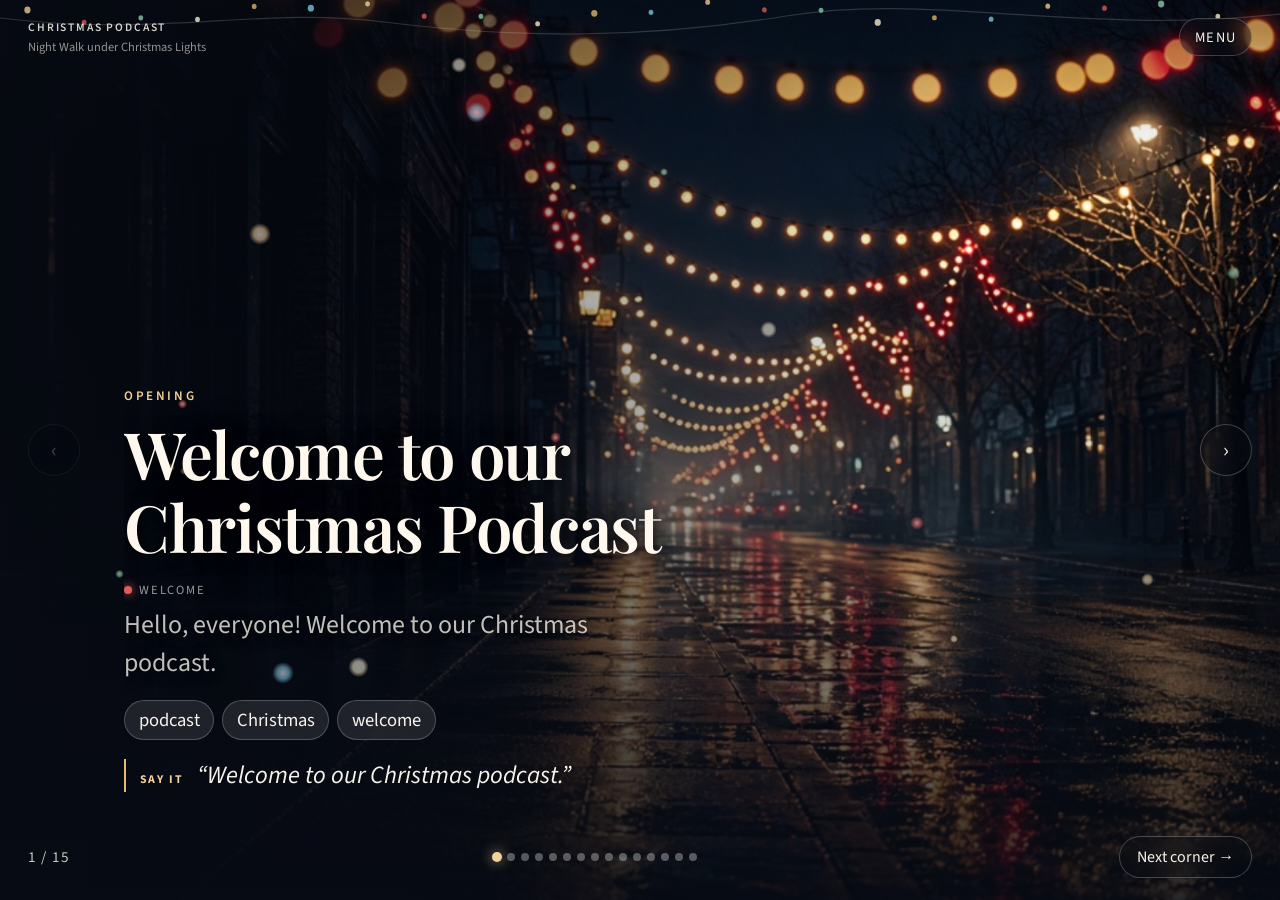
==== christmas-podcast/index.html @ d1427cf2 "Add the Christmas Podcast classroom page for GitHub Pages. Co-authored-by: crazieeeee <crazieeeee@us" ====
<!DOCTYPE html>
<html lang="en">
<head>
  <meta charset="utf-8">
  <meta name="viewport" content="width=device-width, initial-scale=1, viewport-fit=cover">
  <meta name="color-scheme" content="dark">
  <title>Christmas Podcast · Night Walk under Christmas Lights</title>
  <link rel="icon" href="data:image/svg+xml,%3Csvg xmlns='http://www.w3.org/2000/svg' viewBox='0 0 32 32'%3E%3Crect width='32' height='32' rx='8' fill='%23070b14'/%3E%3Cpath d='M16 4l2.4 7.2H26l-6 4.4 2.3 7.2L16 18.8 9.7 22.8 12 15.6 6 11.2h7.6z' fill='%23f3d19a'/%3E%3C/svg%3E">
  <style>
    @font-face {
      font-family: "Playfair Display";
      font-style: normal;
      font-weight: 500 700;
      font-display: swap;
      src: url("assets/fonts/playfair-latin.woff2") format("woff2");
      unicode-range: U+0000-00FF, U+0131, U+0152-0153, U+02BB-02BC, U+02C6, U+02DA, U+02DC, U+2000-206F, U+20AC, U+2122;
    }
    @font-face {
      font-family: "Playfair Display";
      font-style: normal;
      font-weight: 500 700;
      font-display: swap;
      src: url("assets/fonts/playfair-latin-ext.woff2") format("woff2");
      unicode-range: U+0100-02BA, U+1E00-1EFF;
    }
    @font-face {
      font-family: "Source Sans 3";
      font-style: normal;
      font-weight: 400 700;
      font-display: swap;
      src: url("assets/fonts/source-sans-latin.woff2") format("woff2");
      unicode-range: U+0000-00FF, U+0131, U+0152-0153, U+02BB-02BC, U+02C6, U+02DA, U+02DC, U+2000-206F, U+20AC, U+2122;
    }
    @font-face {
      font-family: "Source Sans 3";
      font-style: normal;
      font-weight: 400 700;
      font-display: swap;
      src: url("assets/fonts/source-sans-latin-ext.woff2") format("woff2");
      unicode-range: U+0100-02BA, U+1E00-1EFF;
    }
    @font-face {
      font-family: "Source Sans 3";
      font-style: italic;
      font-weight: 400;
      font-display: swap;
      src: url("assets/fonts/source-sans-italic-latin.woff2") format("woff2");
      unicode-range: U+0000-00FF, U+0131, U+0152-0153, U+02BB-02BC, U+02C6, U+02DA, U+02DC, U+2000-206F, U+20AC, U+2122;
    }
    @font-face {
      font-family: "Source Sans 3";
      font-style: italic;
      font-weight: 400;
      font-display: swap;
      src: url("assets/fonts/source-sans-italic-latin-ext.woff2") format("woff2");
      unicode-range: U+0100-02BA, U+1E00-1EFF;
    }

    :root {
      --ink: #f7f3ea;
      --muted: rgba(247, 243, 234, 0.78);
      --gold: #f3d19a;
      --gold-deep: #e8b86d;
      --night: #070b14;
      --chip: rgba(255, 255, 255, 0.1);
      --chip-line: rgba(255, 255, 255, 0.22);
      --safe-top: max(18px, env(safe-area-inset-top));
      --safe-bottom: max(16px, env(safe-area-inset-bottom));
      --safe-left: max(28px, env(safe-area-inset-left));
      --safe-right: max(28px, env(safe-area-inset-right));
    }

    * { box-sizing: border-box; margin: 0; padding: 0; }
    html, body { height: 100%; background: var(--night); color: var(--ink); }
    body {
      font-family: "Source Sans 3", "Segoe UI", sans-serif;
      overflow: hidden;
      -webkit-font-smoothing: antialiased;
    }
    button { font-family: inherit; color: inherit; cursor: pointer; background: none; border: 0; }
    button:focus-visible, [contenteditable]:focus-visible, .menu-item:focus-visible {
      outline: 2px solid var(--gold);
      outline-offset: 3px;
    }

    .stage { position: relative; width: 100%; height: 100%; overflow: hidden; }

    .bg {
      position: absolute;
      inset: -5%;
      background: var(--night) center / cover no-repeat;
      opacity: 0;
      transition: opacity 0.95s ease;
      will-change: opacity, transform;
    }
    .bg.on { opacity: 1; }
    .bg.ken { animation: ken 24s ease-in-out infinite alternate; }
    .bg.ken.flip { animation-name: kenFlip; }
    @keyframes ken {
      from { transform: scale(1.02) translate3d(0, 0, 0); }
      to { transform: scale(1.1) translate3d(-1.6%, -1.1%, 0); }
    }
    @keyframes kenFlip {
      from { transform: scale(-1.02, 1.02) translate3d(0, 0, 0); }
      to { transform: scale(-1.1, 1.1) translate3d(1.6%, -1.1%, 0); }
    }

    .vignette {
      position: absolute;
      inset: 0;
      pointer-events: none;
      background:
        linear-gradient(90deg, rgba(7, 11, 20, 0.82) 0%, rgba(7, 11, 20, 0.5) 34%, rgba(7, 11, 20, 0.18) 56%, transparent 74%),
        linear-gradient(0deg, rgba(7, 11, 20, 0.88) 0%, rgba(7, 11, 20, 0.48) 26%, rgba(7, 11, 20, 0.12) 52%, transparent 70%),
        linear-gradient(180deg, rgba(7, 11, 20, 0.35) 0%, transparent 18%);
      z-index: 1;
    }

    .bokeh, .garland { position: absolute; inset: 0; pointer-events: none; z-index: 2; overflow: hidden; }
    .dot {
      position: absolute;
      border-radius: 50%;
      background: radial-gradient(circle, #fff 0%, var(--c, #f3d19a) 38%, transparent 70%);
      width: var(--s, 10px);
      height: var(--s, 10px);
      left: var(--x); top: var(--y);
      opacity: 0.55;
      filter: blur(0.4px);
      animation: twinkle var(--t, 3.4s) ease-in-out infinite alternate;
      animation-delay: var(--d, 0s);
    }
    @keyframes twinkle { from { opacity: 0.2; transform: scale(0.85); } to { opacity: 0.8; transform: scale(1.15); } }

    .garland svg { width: 100%; height: 46px; display: block; opacity: 0.9; }

    .topbar, .copy, .bar, .side, .menu, .loader { z-index: 4; }

    .topbar {
      position: absolute;
      top: var(--safe-top);
      left: var(--safe-left);
      right: var(--safe-right);
      display: flex;
      align-items: center;
      justify-content: space-between;
      pointer-events: none;
    }
    .brand {
      display: flex;
      flex-direction: column;
      gap: 2px;
      pointer-events: none;
    }
    .brand strong {
      font-weight: 600;
      letter-spacing: 0.16em;
      text-transform: uppercase;
      font-size: 0.72rem;
      color: rgba(247, 243, 234, 0.86);
    }
    .brand span {
      font-size: 0.78rem;
      color: rgba(247, 243, 234, 0.58);
    }
    .menu-btn {
      pointer-events: auto;
      border: 1px solid rgba(255,255,255,0.22);
      background: rgba(7, 11, 20, 0.28);
      backdrop-filter: blur(10px);
      border-radius: 999px;
      padding: 0.48rem 0.95rem;
      font-size: 0.9rem;
      letter-spacing: 0.08em;
      text-transform: uppercase;
    }
    .menu-btn:hover { border-color: rgba(243, 209, 154, 0.7); color: var(--gold); }

    .copy {
      position: absolute;
      left: max(124px, calc(var(--safe-left) + 80px));
      bottom: calc(92px + var(--safe-bottom));
      width: min(680px, calc(52vw - 12px));
      max-height: calc(100vh - 200px);
      overflow: auto;
    }
    .page { display: none; }
    .page.active { display: block; animation: rise 0.7s ease both; }
    @keyframes rise {
      from { opacity: 0; transform: translateY(16px); }
      to { opacity: 1; transform: none; }
    }

    .kicker {
      font-size: 0.82rem;
      letter-spacing: 0.2em;
      text-transform: uppercase;
      color: var(--gold);
      margin-bottom: 0.7rem;
      font-weight: 600;
    }
    .title {
      font-family: "Playfair Display", Georgia, "Times New Roman", serif;
      font-weight: 600;
      font-size: clamp(2.35rem, 5.1vw, 4.55rem);
      line-height: 1.12;
      letter-spacing: -0.02em;
      color: #fff8ee;
      text-shadow: 0 2px 18px rgba(0,0,0,0.85), 0 10px 40px rgba(0,0,0,0.5);
      margin-bottom: 1rem;
    }
    .listen {
      display: inline-flex;
      align-items: center;
      gap: 0.45rem;
      color: rgba(247, 243, 234, 0.62);
      font-size: 0.78rem;
      letter-spacing: 0.14em;
      text-transform: uppercase;
      margin-bottom: 0.45rem;
    }
    .listen i {
      display: inline-block;
      width: 8px; height: 8px;
      border-radius: 50%;
      background: #e25b5b;
      box-shadow: 0 0 10px #e25b5b;
    }
    .narration {
      font-size: clamp(1.15rem, 2.05vw, 1.62rem);
      line-height: 1.45;
      color: var(--muted);
      text-shadow: 0 2px 14px rgba(0,0,0,0.75);
      max-width: 36ch;
      margin-bottom: 1.15rem;
    }
    .chips { display: flex; flex-wrap: wrap; gap: 0.5rem; margin-bottom: 1.15rem; }
    .chip {
      border: 1px solid var(--chip-line);
      background: var(--chip);
      backdrop-filter: blur(8px);
      border-radius: 999px;
      padding: 0.38rem 0.85rem;
      font-size: clamp(0.95rem, 1.45vw, 1.18rem);
      color: var(--ink);
    }
    .say {
      display: flex;
      flex-wrap: wrap;
      align-items: baseline;
      gap: 0.55rem 0.8rem;
      padding-left: 0.85rem;
      border-left: 2px solid var(--gold-deep);
    }
    .say b {
      font-size: 0.74rem;
      letter-spacing: 0.16em;
      text-transform: uppercase;
      color: var(--gold);
      font-weight: 700;
    }
    .say q {
      quotes: "“" "”";
      font-size: clamp(1.15rem, 2vw, 1.55rem);
      font-style: italic;
      line-height: 1.35;
    }
    .say q::before { content: open-quote; }
    .say q::after { content: close-quote; }

    .prompts { display: grid; gap: 0.65rem; margin: 0.2rem 0 1.1rem; }
    .prompt {
      border: 1px solid rgba(255,255,255,0.18);
      background: rgba(10, 14, 24, 0.42);
      backdrop-filter: blur(12px);
      border-radius: 16px;
      padding: 0.85rem 1.05rem;
      font-size: clamp(1.15rem, 2vw, 1.45rem);
      text-align: left;
      transition: border-color 0.2s, background 0.2s;
    }
    .prompt:hover, .prompt.is-on {
      border-color: rgba(243, 209, 154, 0.75);
      background: rgba(20, 24, 36, 0.55);
    }

    .message {
      border: 1px solid rgba(255,255,255,0.18);
      background: rgba(10, 14, 24, 0.48);
      backdrop-filter: blur(12px);
      border-radius: 18px;
      padding: 1.1rem 1.2rem 1.2rem;
      font-size: clamp(1.2rem, 2.15vw, 1.62rem);
      line-height: 1.55;
      max-width: 36ch;
      margin-bottom: 1.1rem;
    }
    .blank {
      display: inline-block;
      min-width: 5.5ch;
      border-bottom: 2px solid var(--gold);
      padding: 0 0.25rem;
      color: var(--gold);
      outline: none;
    }

    .quiz { display: grid; gap: 0.7rem; margin: 0.15rem 0 0.3rem; }
    .q {
      border: 1px solid rgba(255,255,255,0.16);
      background: rgba(10, 14, 24, 0.46);
      backdrop-filter: blur(12px);
      border-radius: 16px;
      padding: 0.75rem 0.9rem 0.85rem;
    }
    .q p {
      font-size: clamp(1.05rem, 1.8vw, 1.32rem);
      margin-bottom: 0.55rem;
    }
    .choices { display: flex; flex-wrap: wrap; gap: 0.45rem; align-items: center; }
    .choice {
      border: 1px solid rgba(255,255,255,0.24);
      background: rgba(255,255,255,0.08);
      border-radius: 999px;
      padding: 0.35rem 0.95rem;
      font-size: 1.05rem;
    }
    .choice:hover { border-color: var(--gold); }
    .choice.good {
      background: rgba(64, 140, 96, 0.35);
      border-color: #8ad0a4;
    }
    .choice.bad {
      background: rgba(160, 96, 48, 0.3);
      border-color: #e0b07a;
    }
    .fb {
      margin-left: 0.35rem;
      font-size: 0.95rem;
      color: rgba(247, 243, 234, 0.8);
    }
    .quiz-done {
      margin-top: 0.35rem;
      color: var(--gold);
      font-size: 1.1rem;
      min-height: 1.4em;
    }

    .side {
      position: absolute;
      top: 50%;
      transform: translateY(-50%);
      width: 52px;
      height: 52px;
      border-radius: 50%;
      border: 1px solid rgba(255,255,255,0.22);
      background: rgba(7, 11, 20, 0.32);
      backdrop-filter: blur(10px);
      font-size: 1.35rem;
      display: grid;
      place-items: center;
    }
    .side:hover { border-color: var(--gold); color: var(--gold); }
    .side[disabled] { opacity: 0.25; cursor: default; }
    .side.prev { left: var(--safe-left); }
    .side.next { right: var(--safe-right); }

    .bar {
      position: absolute;
      left: var(--safe-left);
      right: var(--safe-right);
      bottom: var(--safe-bottom);
      display: grid;
      grid-template-columns: auto 1fr auto;
      align-items: center;
      gap: 1rem;
      padding-bottom: 6px;
    }
    .indicator {
      font-size: 0.95rem;
      letter-spacing: 0.08em;
      color: rgba(247, 243, 234, 0.8);
      white-space: nowrap;
    }
    .dots { display: flex; justify-content: center; gap: 6px; flex-wrap: wrap; }
    .dots button {
      width: 8px; height: 8px;
      border-radius: 50%;
      background: rgba(255,255,255,0.32);
    }
    .dots button.on {
      background: var(--gold);
      box-shadow: 0 0 10px rgba(243, 209, 154, 0.8);
      transform: scale(1.25);
    }
    .next-cta {
      border: 1px solid rgba(255,255,255,0.24);
      background: rgba(7, 11, 20, 0.28);
      backdrop-filter: blur(10px);
      border-radius: 999px;
      padding: 0.55rem 1.05rem;
      font-size: 1rem;
      white-space: nowrap;
    }
    .next-cta:hover { border-color: var(--gold); color: var(--gold); }
    .next-cta[disabled] { opacity: 0.3; cursor: default; }

    .menu {
      position: absolute;
      inset: 0;
      background: rgba(6, 9, 16, 0.62);
      backdrop-filter: blur(16px);
      display: none;
      padding: clamp(24px, 6vh, 64px) var(--safe-left) 40px;
    }
    .menu.open { display: block; }
    .menu h2 {
      font-family: "Playfair Display", Georgia, serif;
      font-size: clamp(1.8rem, 3vw, 2.6rem);
      margin: 0.4rem 0 0.35rem;
    }
    .menu .lead { color: var(--muted); margin-bottom: 1.3rem; }
    .menu-grid {
      display: grid;
      grid-template-columns: repeat(auto-fill, minmax(240px, 1fr));
      gap: 0.55rem;
      max-width: 1100px;
    }
    .menu-item {
      display: flex;
      gap: 0.75rem;
      align-items: baseline;
      text-align: left;
      padding: 0.7rem 0.85rem;
      border-radius: 12px;
      border: 1px solid rgba(255,255,255,0.1);
      background: rgba(255,255,255,0.04);
    }
    .menu-item:hover, .menu-item.here {
      border-color: rgba(243, 209, 154, 0.65);
      background: rgba(243, 209, 154, 0.08);
    }
    .menu-item em {
      font-style: normal;
      color: var(--gold);
      min-width: 1.6em;
      font-variant-numeric: tabular-nums;
    }
    .menu-foot {
      margin-top: 1.4rem;
      color: rgba(247, 243, 234, 0.5);
      font-size: 0.92rem;
    }

    .loader {
      position: absolute;
      inset: 0;
      background: var(--night);
      display: grid;
      place-items: center;
      z-index: 8;
      transition: opacity 0.6s ease;
    }
    .loader.hide { opacity: 0; pointer-events: none; }
    .loader-inner { text-align: center; }
    .orb {
      width: 18px; height: 18px; margin: 0 auto 1rem;
      border-radius: 50%;
      background: radial-gradient(circle at 35% 35%, #fff, var(--gold) 45%, #c23b3b);
      box-shadow: 0 0 24px rgba(243, 209, 154, 0.85);
      animation: pulse 1.4s ease-in-out infinite;
    }
    @keyframes pulse { 50% { transform: scale(1.25); opacity: 0.75; } }
    .loader p {
      font-family: "Playfair Display", Georgia, serif;
      font-size: 1.35rem;
    }
    .loader span { display: block; margin-top: 0.4rem; color: rgba(247,243,234,0.55); font-size: 0.92rem; }

    @media (max-width: 860px) {
      .copy { left: var(--safe-left); width: min(92vw, 640px); }
      .side { display: none; }
      .title { font-size: clamp(2rem, 8vw, 3.2rem); }
    }
    @media (max-height: 820px) {
      .title { font-size: clamp(1.7rem, 4.5vw, 2.75rem); }
      .narration { margin-bottom: 0.65rem; font-size: clamp(1.05rem, 1.85vw, 1.38rem); }
      .copy {
        left: var(--safe-left);
        top: 78px;
        bottom: calc(76px + var(--safe-bottom));
        max-height: none;
        width: min(680px, 58vw);
      }
      .side { display: none; }
      .q { padding: 0.52rem 0.8rem 0.58rem; }
      .quiz { gap: 0.48rem; }
      .prompts { gap: 0.5rem; }
    }
    @media (prefers-reduced-motion: reduce) {
      .bg.ken, .bg.ken.flip, .dot, .page.active, .orb { animation: none !important; }
      .bg { transition: none; }
    }
  </style>
</head>
<body>
  <div class="stage" id="stage">
    <div class="bg ken" id="bgA"></div>
    <div class="bg ken" id="bgB"></div>
    <div class="vignette"></div>
    <div class="bokeh" id="bokeh" aria-hidden="true"></div>
    <div class="garland" aria-hidden="true">
      <svg viewBox="0 0 1400 46" preserveAspectRatio="none">
        <path d="M0 18 C 180 38, 280 6, 420 22 S 700 40, 860 16 S 1180 36, 1400 14" fill="none" stroke="rgba(255,255,255,0.18)" stroke-width="1.2"/>
        <g id="bulbs"></g>
      </svg>
    </div>

    <header class="topbar">
      <div class="brand">
        <strong>Christmas Podcast</strong>
        <span>Night Walk under Christmas Lights</span>
      </div>
      <button class="menu-btn" id="menuBtn" type="button">Menu</button>
    </header>

    <div class="copy" id="copy">

      <article class="page" data-bg="assets/bg/bg-01-opening.jpg" data-flip="0">
        <p class="kicker">Opening</p>
        <h1 class="title">Welcome to our<br>Christmas Podcast</h1>
        <p class="listen"><i></i> Welcome</p>
        <p class="narration">Hello, everyone! Welcome to our Christmas podcast.</p>
        <div class="chips">
          <span class="chip">podcast</span><span class="chip">Christmas</span><span class="chip">welcome</span>
        </div>
        <p class="say"><b>Say it</b><q>Welcome to our Christmas podcast.</q></p>
      </article>

      <article class="page" data-bg="assets/bg/bg-02-show.jpg" data-flip="0">
        <p class="kicker">Today’s show</p>
        <h1 class="title">What will we<br>talk about?</h1>
        <p class="listen"><i></i> Today we talk about</p>
        <p class="narration">Today we talk about Christmas words, fun things and wishes.</p>
        <div class="chips">
          <span class="chip">talk about</span><span class="chip">words</span><span class="chip">fun</span><span class="chip">wishes</span>
        </div>
        <p class="say"><b>Say it</b><q>Today we talk about Christmas words.</q></p>
      </article>

      <article class="page" data-bg="assets/bg/bg-03-special.jpg" data-flip="0">
        <p class="kicker">What is Christmas?</p>
        <h1 class="title">A special day</h1>
        <p class="listen"><i></i> Let’s listen</p>
        <p class="narration">Christmas is a special day in December.</p>
        <div class="chips">
          <span class="chip">special</span><span class="chip">December</span><span class="chip">family</span><span class="chip">friends</span><span class="chip">happy</span>
        </div>
        <p class="say"><b>Say it</b><q>Christmas is a special day.</q></p>
      </article>

      <article class="page" data-bg="assets/bg/bg-04-origin.jpg" data-flip="0">
        <p class="kicker">The origin of Christmas</p>
        <h1 class="title">Why we celebrate</h1>
        <p class="listen"><i></i> Let’s listen</p>
        <p class="narration">Long ago, Jesus was born. People celebrate Christmas in December.</p>
        <div class="chips">
          <span class="chip">origin</span><span class="chip">celebrate</span><span class="chip">Jesus</span><span class="chip">born</span><span class="chip">long ago</span><span class="chip">December</span>
        </div>
        <p class="say"><b>Say it</b><q>People celebrate Christmas in December.</q></p>
      </article>

      <article class="page" data-bg="assets/bg/bg-05-tree.jpg" data-flip="1">
        <p class="kicker">Christmas words (1)</p>
        <h1 class="title">Tree and lights</h1>
        <p class="listen"><i></i> Let’s listen</p>
        <p class="narration">Look! There is a Christmas tree. There are many lights.</p>
        <div class="chips">
          <span class="chip">Christmas tree</span><span class="chip">lights</span><span class="chip">star</span><span class="chip">bright</span>
        </div>
        <p class="say"><b>Say it</b><q>There is a Christmas tree.</q></p>
      </article>

      <article class="page" data-bg="assets/bg/bg-06-presents.jpg" data-flip="0">
        <p class="kicker">Christmas words (2)</p>
        <h1 class="title">Presents and<br>stockings</h1>
        <p class="listen"><i></i> Let’s listen</p>
        <p class="narration">Children get presents. Stockings are red.</p>
        <div class="chips">
          <span class="chip">present</span><span class="chip">gift</span><span class="chip">stocking</span><span class="chip">open</span><span class="chip">wrap</span>
        </div>
        <p class="say"><b>Say it</b><q>Children get presents.</q></p>
      </article>

      <article class="page" data-bg="assets/bg/bg-07-food.jpg" data-flip="0">
        <p class="kicker">Christmas words (3)</p>
        <h1 class="title">Food we like</h1>
        <p class="listen"><i></i> Let’s listen</p>
        <p class="narration">I like Christmas cake. There are some cookies too.</p>
        <div class="chips">
          <span class="chip">cake</span><span class="chip">cookies</span><span class="chip">turkey</span><span class="chip">juice</span><span class="chip">delicious</span>
        </div>
        <p class="say"><b>Say it</b><q>I like Christmas cake.</q></p>
      </article>

      <article class="page" data-bg="assets/bg/bg-08-fun.jpg" data-flip="0">
        <p class="kicker">Fun at Christmas</p>
        <h1 class="title">What can we do?</h1>
        <p class="listen"><i></i> Let’s listen</p>
        <p class="narration">We can sing songs. We can give presents. Let’s decorate the tree!</p>
        <div class="chips">
          <span class="chip">sing</span><span class="chip">give</span><span class="chip">decorate</span><span class="chip">dance</span><span class="chip">make a card</span>
        </div>
        <p class="say"><b>Say it</b><q>Let’s decorate the tree!</q></p>
      </article>

      <article class="page" data-bg="assets/bg/bg-09-santa.jpg" data-flip="0">
        <p class="kicker">People and stories</p>
        <h1 class="title">Santa and friends</h1>
        <p class="listen"><i></i> Let’s listen</p>
        <p class="narration">Some stories talk about Santa and reindeer.</p>
        <div class="chips">
          <span class="chip">Santa</span><span class="chip">reindeer</span><span class="chip">sleigh</span><span class="chip">story</span>
        </div>
        <p class="say"><b>Say it</b><q>Some stories talk about Santa.</q></p>
      </article>

      <article class="page" data-bg="assets/bg/bg-10-colours.jpg" data-flip="0">
        <p class="kicker">Clothes and colours</p>
        <h1 class="title">Red, green<br>and gold</h1>
        <p class="listen"><i></i> Let’s listen</p>
        <p class="narration">People wear red hats. Green and gold are Christmas colours.</p>
        <div class="chips">
          <span class="chip">red</span><span class="chip">green</span><span class="chip">gold</span><span class="chip">hat</span><span class="chip">scarf</span><span class="chip">jumper</span>
        </div>
        <p class="say"><b>Say it</b><q>People wear red hats.</q></p>
      </article>

      <article class="page" data-bg="assets/bg/bg-11-wishes.jpg" data-flip="0">
        <p class="kicker">Christmas wishes</p>
        <h1 class="title">Kind words</h1>
        <p class="listen"><i></i> Let’s listen</p>
        <p class="narration">We say “Merry Christmas!” and “Happy New Year!”</p>
        <div class="chips">
          <span class="chip">Merry Christmas</span><span class="chip">Happy New Year</span><span class="chip">best wishes</span><span class="chip">thank you</span>
        </div>
        <p class="say"><b>Say it</b><q>Merry Christmas!</q></p>
      </article>

      <article class="page" data-bg="assets/bg/bg-12-yourturn.jpg" data-flip="0">
        <p class="kicker">Your turn</p>
        <h1 class="title">Talk about you</h1>
        <p class="listen"><i></i> Your turn</p>
        <p class="narration">Now it is your turn. Talk about you!</p>
        <div class="prompts" id="prompts">
          <button class="prompt" type="button">My favourite Christmas food is…</button>
          <button class="prompt" type="button">I like…</button>
          <button class="prompt" type="button">I want…</button>
        </div>
        <p class="say"><b>Say it</b><q>My favourite Christmas food is…</q></p>
      </article>

      <article class="page" data-bg="assets/bg/bg-13-message.jpg" data-flip="0">
        <p class="kicker">Make a short message</p>
        <h1 class="title">Podcast listener<br>message</h1>
        <p class="listen"><i></i> Let’s speak</p>
        <p class="narration">Let’s make a short message for our listeners.</p>
        <p class="message">Hi! My name is <span class="blank" contenteditable="true" spellcheck="false" role="textbox" aria-label="Your name"></span>.<br>Merry Christmas! I like <span class="blank" contenteditable="true" spellcheck="false" role="textbox" aria-label="Something you like"></span>.</p>
        <p class="say"><b>Say it</b><q>Hi! My name is ___. Merry Christmas!</q></p>
      </article>

      <article class="page" data-bg="assets/bg/bg-14-check.jpg" data-flip="0">
        <p class="kicker">Quick check</p>
        <h1 class="title">Listen and choose</h1>
        <p class="listen"><i></i> Listen and choose</p>
        <p class="narration">Choose the right word.</p>
        <div class="quiz" id="quiz">
          <div class="q" data-answer="is">
            <p>There ___ a star.</p>
            <div class="choices">
              <button class="choice" type="button" data-choice="is">is</button>
              <button class="choice" type="button" data-choice="are">are</button>
              <span class="fb"></span>
            </div>
          </div>
          <div class="q" data-answer="of">
            <p>photos ___ the tree</p>
            <div class="choices">
              <button class="choice" type="button" data-choice="of">of</button>
              <button class="choice" type="button" data-choice="for">for</button>
              <span class="fb"></span>
            </div>
          </div>
          <div class="q" data-answer="red">
            <p>Stockings are ___.</p>
            <div class="choices">
              <button class="choice" type="button" data-choice="red">red</button>
              <button class="choice" type="button" data-choice="blue">blue</button>
              <span class="fb"></span>
            </div>
          </div>
          <div class="q" data-answer="Merry">
            <p>We say “___ Christmas!”</p>
            <div class="choices">
              <button class="choice" type="button" data-choice="Merry">Merry</button>
              <button class="choice" type="button" data-choice="Happy">Happy</button>
              <span class="fb"></span>
            </div>
          </div>
        </div>
        <p class="quiz-done" id="quizDone" aria-live="polite"></p>
      </article>

      <article class="page" data-bg="assets/bg/bg-15-closing.jpg" data-flip="0">
        <p class="kicker">Closing</p>
        <h1 class="title">Goodbye and<br>Merry Christmas</h1>
        <p class="listen"><i></i> Goodbye</p>
        <p class="narration">That’s all for today’s podcast. Merry Christmas, everyone! See you next time!</p>
        <div class="chips">
          <span class="chip">goodbye</span><span class="chip">next time</span><span class="chip">see you</span>
        </div>
        <p class="say"><b>Say it</b><q>Merry Christmas, everyone!</q></p>
      </article>
    </div>

    <button class="side prev" id="prevSide" type="button" aria-label="Previous corner">‹</button>
    <button class="side next" id="nextSide" type="button" aria-label="Next corner">›</button>

    <footer class="bar">
      <div class="indicator" id="indicator" aria-live="polite">1 / 15</div>
      <div class="dots" id="dots"></div>
      <button class="next-cta" id="nextCta" type="button">Next corner →</button>
    </footer>

    <aside class="menu" id="menu" hidden>
      <p class="kicker">Night Walk</p>
      <h2>Choose a corner</h2>
      <p class="lead">Walk under the Christmas lights — fifteen short stops.</p>
      <div class="menu-grid" id="menuGrid"></div>
      <p class="menu-foot">A Christmas podcast with Mr Chan · P4 English · Use ← → to walk, Home and End to jump.</p>
    </aside>

    <div class="loader" id="loader">
      <div class="loader-inner">
        <div class="orb"></div>
        <p>Night Walk under Christmas Lights</p>
        <span>Christmas Podcast · Mr Chan</span>
      </div>
    </div>
  </div>

  <script>
    (function () {
      const pages = Array.from(document.querySelectorAll(".page"));
      const total = pages.length;
      const bgA = document.getElementById("bgA");
      const bgB = document.getElementById("bgB");
      const indicator = document.getElementById("indicator");
      const dotsBox = document.getElementById("dots");
      const menu = document.getElementById("menu");
      const menuBtn = document.getElementById("menuBtn");
      const menuGrid = document.getElementById("menuGrid");
      const nextCta = document.getElementById("nextCta");
      const prevSide = document.getElementById("prevSide");
      const nextSide = document.getElementById("nextSide");
      const loader = document.getElementById("loader");
      const titles = pages.map(function (p) {
        return p.querySelector(".kicker").textContent.trim();
      });

      let index = 0;
      let front = bgA;
      let back = bgB;

      pages.forEach(function (_, i) {
        const b = document.createElement("button");
        b.type = "button";
        b.setAttribute("aria-label", "Go to page " + (i + 1));
        b.addEventListener("click", function () { go(i); });
        dotsBox.appendChild(b);

        const item = document.createElement("button");
        item.type = "button";
        item.className = "menu-item";
        item.innerHTML = "<em>" + (i + 1) + "</em><span>" + titles[i] + "</span>";
        item.addEventListener("click", function () { go(i); closeMenu(); });
        menuGrid.appendChild(item);
      });

      function setBg(el, page) {
        el.style.backgroundImage = 'url("' + page.dataset.bg + '")';
        el.classList.toggle("flip", page.dataset.flip === "1");
      }

      function render(initial) {
        pages.forEach(function (p, i) { p.classList.toggle("active", i === index); });
        indicator.textContent = (index + 1) + " / " + total;
        Array.from(dotsBox.children).forEach(function (d, i) { d.classList.toggle("on", i === index); });
        Array.from(menuGrid.children).forEach(function (d, i) { d.classList.toggle("here", i === index); });
        prevSide.disabled = index === 0;
        nextSide.disabled = index === total - 1;
        nextCta.disabled = index === total - 1;
        nextCta.textContent = index === total - 1 ? "The last corner" : "Next corner →";
        if (location.hash !== "#" + (index + 1)) {
          try { history.replaceState(null, "", "#" + (index + 1)); }
          catch (err) { location.hash = (index + 1); }
        }
        if (!initial) {
          const copy = document.getElementById("copy");
          copy.scrollTop = 0;
        }
      }

      function go(n) {
        if (n < 0 || n >= total || n === index) {
          render(true);
          return;
        }
        index = n;
        setBg(back, pages[index]);
        back.classList.add("on");
        front.classList.remove("on");
        var tmp = front; front = back; back = tmp;
        render(false);
      }

      function next() { go(Math.min(total - 1, index + 1)); }
      function prev() { go(Math.max(0, index - 1)); }

      function openMenu() {
        menu.hidden = false;
        menu.classList.add("open");
        menuBtn.textContent = "Close";
      }
      function closeMenu() {
        menu.classList.remove("open");
        menu.hidden = true;
        menuBtn.textContent = "Menu";
      }
      function toggleMenu() { menu.classList.contains("open") ? closeMenu() : openMenu(); }

      menuBtn.addEventListener("click", toggleMenu);
      prevSide.addEventListener("click", prev);
      nextSide.addEventListener("click", next);
      nextCta.addEventListener("click", next);

      document.addEventListener("keydown", function (e) {
        if (e.target && e.target.isContentEditable) return;
        if (e.key === "Escape") { closeMenu(); return; }
        if (e.key === "ArrowRight" || e.key === "PageDown") { e.preventDefault(); closeMenu(); next(); }
        if (e.key === "ArrowLeft" || e.key === "PageUp") { e.preventDefault(); closeMenu(); prev(); }
        if (e.key === "Home") { e.preventDefault(); closeMenu(); go(0); }
        if (e.key === "End") { e.preventDefault(); closeMenu(); go(total - 1); }
      });

      let touchX = null;
      document.addEventListener("touchstart", function (e) {
        if (e.target.closest(".quiz, .message, .menu, .prompts")) return;
        touchX = e.changedTouches[0].screenX;
      }, { passive: true });
      document.addEventListener("touchend", function (e) {
        if (touchX === null) return;
        const dx = e.changedTouches[0].screenX - touchX;
        touchX = null;
        if (Math.abs(dx) < 50) return;
        dx < 0 ? next() : prev();
      }, { passive: true });

      document.getElementById("prompts").addEventListener("click", function (e) {
        const btn = e.target.closest(".prompt");
        if (!btn) return;
        document.querySelectorAll(".prompt").forEach(function (p) { p.classList.toggle("is-on", p === btn); });
      });

      document.getElementById("quiz").addEventListener("click", function (e) {
        const btn = e.target.closest(".choice");
        if (!btn) return;
        const q = btn.closest(".q");
        if (q.dataset.locked === "1") return;
        const ok = btn.dataset.choice === q.dataset.answer;
        const fb = q.querySelector(".fb");
        q.querySelectorAll(".choice").forEach(function (c) { c.classList.remove("good", "bad"); });
        if (ok) {
          btn.classList.add("good");
          fb.textContent = "Yes! Well done.";
          q.dataset.locked = "1";
        } else {
          btn.classList.add("bad");
          fb.textContent = "Try again!";
        }
        const done = Array.from(document.querySelectorAll(".q")).every(function (item) { return item.dataset.locked === "1"; });
        document.getElementById("quizDone").textContent = done ? "Great listening! You did it!" : "";
      });

      const colors = ["#f3d19a", "#e25b5b", "#8ad0a4", "#fff4d2", "#e8b86d", "#7ec8e3"];
      const bokeh = document.getElementById("bokeh");
      for (let i = 0; i < 16; i++) {
        const d = document.createElement("span");
        d.className = "dot";
        d.style.setProperty("--x", (4 + Math.random() * 92) + "%");
        d.style.setProperty("--y", (6 + Math.random() * 70) + "%");
        d.style.setProperty("--s", (7 + Math.random() * 16) + "px");
        d.style.setProperty("--c", colors[i % colors.length]);
        d.style.setProperty("--t", (2.6 + Math.random() * 3.2) + "s");
        d.style.setProperty("--d", (Math.random() * 2.4) + "s");
        bokeh.appendChild(d);
      }
      const bulbs = document.getElementById("bulbs");
      for (let i = 0; i < 22; i++) {
        const x = 30 + i * 62;
        const y = 10 + Math.sin(i * 0.9) * 8 + (i % 2 ? 6 : 0);
        const c = document.createElementNS("http://www.w3.org/2000/svg", "circle");
        c.setAttribute("cx", x);
        c.setAttribute("cy", y);
        c.setAttribute("r", i % 5 === 0 ? 3.4 : 2.6);
        c.setAttribute("fill", colors[i % colors.length]);
        c.setAttribute("opacity", "0.85");
        bulbs.appendChild(c);
      }

      function startFromHash() {
        const n = parseInt((location.hash || "#1").slice(1), 10);
        index = isFinite(n) && n >= 1 && n <= total ? n - 1 : 0;
        setBg(front, pages[index]);
        front.classList.add("on");
        render(true);
      }
      window.addEventListener("hashchange", function () {
        const n = parseInt((location.hash || "#1").slice(1), 10);
        if (isFinite(n)) go(n - 1);
      });

      startFromHash();

      function hideLoader() { loader.classList.add("hide"); }
      const firstImg = new Image();
      firstImg.onload = firstImg.onerror = hideLoader;
      firstImg.src = pages[index].dataset.bg;
      setTimeout(hideLoader, 1400);
      pages.forEach(function (p) {
        const img = new Image();
        img.src = p.dataset.bg;
      });
    })();
  </script>
</body>
</html>
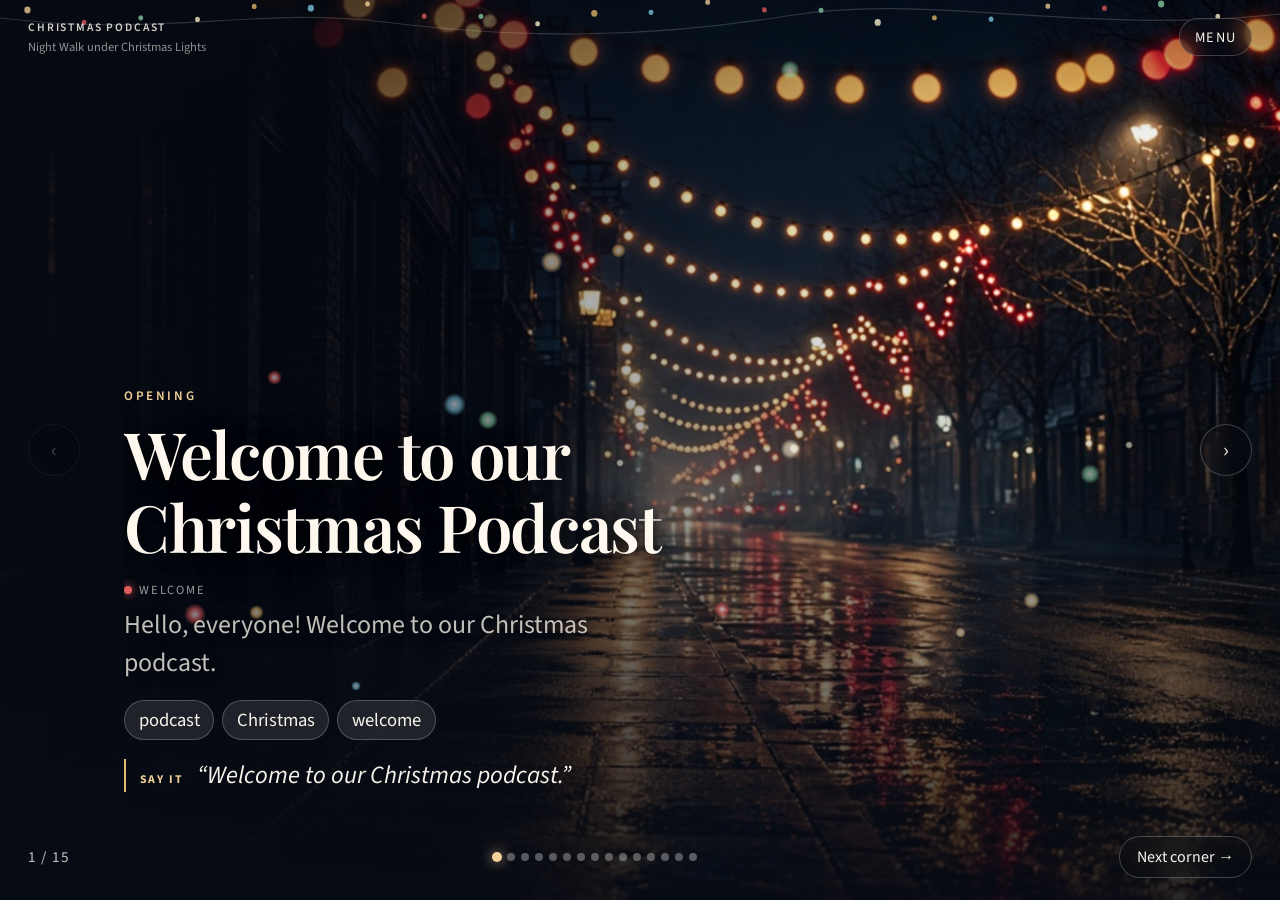
==== commit bdb73d90: "Add a 3D Christmas-lights walk between podcast pages. Co-authored-by: crazieeeee <crazieeeee@users.n" ====
--- a/christmas-podcast/index.html
+++ b/christmas-podcast/index.html
@@ -495,9 +495,161 @@
       .quiz { gap: 0.48rem; }
       .prompts { gap: 0.5rem; }
     }
+
+    .copy { transition: opacity 0.32s ease, transform 0.32s ease; }
+    .copy.away {
+      opacity: 0 !important;
+      transform: translateY(18px);
+      pointer-events: none;
+    }
+    .topbar, .bar, .side, .bokeh, .garland {
+      transition: opacity 0.28s ease;
+    }
+    .stage.walking .topbar,
+    .stage.walking .bar,
+    .stage.walking .side,
+    .stage.walking .bokeh,
+    .stage.walking .garland {
+      opacity: 0;
+      pointer-events: none;
+    }
+    .bg.no-ken { animation: none !important; }
+    .bg.walk-out {
+      animation: walkOut 1.2s cubic-bezier(0.45, 0, 0.15, 1) forwards;
+    }
+    .bg.walk-back-out {
+      animation: walkBackOut 1.2s cubic-bezier(0.45, 0, 0.15, 1) forwards;
+    }
+    @keyframes walkOut {
+      0% { transform: scale(1.04) translate3d(0, 0, 0); filter: brightness(1); opacity: 1; }
+      50% { filter: brightness(0.55); opacity: 1; }
+      100% { transform: scale(1.9) translate3d(0, -2%, 0); filter: brightness(0.18); opacity: 0; }
+    }
+    @keyframes walkBackOut {
+      0% { transform: scale(1.04); filter: brightness(1); opacity: 1; }
+      100% { transform: scale(0.7); filter: brightness(0.35); opacity: 0; }
+    }
+
+    .tunnel {
+      position: absolute;
+      inset: 0;
+      z-index: 3;
+      pointer-events: none;
+      opacity: 0;
+      visibility: hidden;
+      transition: opacity 0.22s ease, visibility 0s linear 0.22s;
+    }
+    .tunnel.on {
+      opacity: 1;
+      visibility: visible;
+      transition: opacity 0.25s ease 0.12s, visibility 0s linear 0s;
+    }
+    .tunnel.leaving {
+      opacity: 0;
+      transition: opacity 0.16s ease;
+    }
+    .tunnel-cam {
+      position: absolute;
+      inset: 0;
+      overflow: hidden;
+      perspective: 480px;
+      -webkit-perspective: 480px;
+      perspective-origin: 50% 48%;
+      background: #05060b;
+    }
+    .tunnel-space {
+      position: absolute;
+      inset: 0;
+      transform-style: preserve-3d;
+      -webkit-transform-style: preserve-3d;
+      transform: translateZ(0);
+    }
+    .tunnel.rush .tunnel-space {
+      animation: tunnelRush 1s cubic-bezier(0.42, 0, 0.18, 1) forwards;
+    }
+    @keyframes tunnelRush {
+      0% { transform: translateZ(0); }
+      100% { transform: translateZ(960px); }
+    }
+    .t-wall {
+      position: absolute;
+      backface-visibility: hidden;
+      -webkit-backface-visibility: hidden;
+    }
+    .t-left, .t-right {
+      top: 0;
+      width: 960px;
+      height: 100%;
+      background-color: #0b0e16;
+      background-image:
+        radial-gradient(circle at 50% 16%, rgba(243,209,154,0.7) 0 3px, transparent 4px),
+        radial-gradient(circle at 50% 42%, rgba(226,91,91,0.65) 0 3px, transparent 4px),
+        radial-gradient(circle at 50% 68%, rgba(138,208,164,0.6) 0 3px, transparent 4px),
+        radial-gradient(circle at 50% 90%, rgba(126,200,227,0.55) 0 3px, transparent 4px),
+        linear-gradient(180deg, #171c28 0%, #080a11 100%);
+      background-size: 110px 100%, 110px 100%, 110px 100%, 110px 100%, 100% 100%;
+    }
+    .t-left {
+      left: 0;
+      transform: rotateY(90deg);
+      transform-origin: left center;
+    }
+    .t-right {
+      right: 0;
+      transform: rotateY(-90deg);
+      transform-origin: right center;
+    }
+    .t-floor {
+      left: 0;
+      bottom: 0;
+      width: 100%;
+      height: 960px;
+      transform: rotateX(90deg);
+      transform-origin: bottom center;
+      background:
+        linear-gradient(to top, rgba(243,209,154,0.18), transparent 30%),
+        linear-gradient(#1a1e28, #07080c);
+    }
+    .t-ceil {
+      left: 0;
+      top: 0;
+      width: 100%;
+      height: 960px;
+      transform: rotateX(-90deg);
+      transform-origin: top center;
+      background: linear-gradient(#0c0e14, #151922);
+    }
+    .t-portal {
+      position: absolute;
+      left: 0;
+      top: 0;
+      width: 100%;
+      height: 100%;
+      transform: translateZ(-960px);
+      background: #070b14 center / cover no-repeat;
+      box-shadow: 0 0 90px 28px rgba(243, 209, 154, 0.22);
+    }
+    .t-lights {
+      position: absolute;
+      inset: 0;
+      transform-style: preserve-3d;
+      -webkit-transform-style: preserve-3d;
+      pointer-events: none;
+    }
+    .t-bulb {
+      position: absolute;
+      left: 50%;
+      top: 50%;
+      width: 9px;
+      height: 9px;
+      margin: -4.5px 0 0 -4.5px;
+      border-radius: 50%;
+      box-shadow: 0 0 14px 5px var(--glow, rgba(243,209,154,0.7));
+    }
     @media (prefers-reduced-motion: reduce) {
-      .bg.ken, .bg.ken.flip, .dot, .page.active, .orb { animation: none !important; }
+      .bg.ken, .bg.ken.flip, .dot, .page.active, .orb, .bg.walk-out, .bg.walk-back-out, .tunnel.rush .tunnel-space { animation: none !important; }
       .bg { transition: none; }
+      .copy, .topbar, .bar, .side, .bokeh, .garland, .tunnel { transition: none !important; }
     }
   </style>
 </head>
@@ -512,6 +664,19 @@
         <path d="M0 18 C 180 38, 280 6, 420 22 S 700 40, 860 16 S 1180 36, 1400 14" fill="none" stroke="rgba(255,255,255,0.18)" stroke-width="1.2"/>
         <g id="bulbs"></g>
       </svg>
+    </div>
+
+    <div class="tunnel" id="tunnel" aria-hidden="true">
+      <div class="tunnel-cam">
+        <div class="tunnel-space" id="tunnelSpace">
+          <div class="t-wall t-left"></div>
+          <div class="t-wall t-right"></div>
+          <div class="t-wall t-floor"></div>
+          <div class="t-wall t-ceil"></div>
+          <div class="t-lights" id="tunnelLights"></div>
+          <div class="t-portal" id="tunnelPortal"></div>
+        </div>
+      </div>
     </div>
 
     <header class="topbar">
@@ -809,17 +974,82 @@
         }
       }
 
+      const reduceMotion = window.matchMedia("(prefers-reduced-motion: reduce)").matches;
+      let walking = false;
+      const WALK_MS = 1280;
+      const tunnel = document.getElementById("tunnel");
+      const portal = document.getElementById("tunnelPortal");
+      const stageEl = document.getElementById("stage");
+      const copyEl = document.getElementById("copy");
+
+      (function buildTunnelLights() {
+        const box = document.getElementById("tunnelLights");
+        const cols = ["#f3d19a", "#e25b5b", "#8ad0a4", "#fff4d2", "#e8b86d", "#7ec8e3"];
+        for (let i = 0; i < 36; i++) {
+          const z = -30 - i * 26;
+          const side = i % 2 === 0 ? -1 : 1;
+          const d = document.createElement("span");
+          d.className = "t-bulb";
+          d.style.background = cols[i % cols.length];
+          d.style.setProperty("--glow", cols[i % cols.length]);
+          d.style.transform = "translate3d(" + (side * 38) + "vw," + ((i % 5) * 7 - 10) + "vh," + z + "px)";
+          box.appendChild(d);
+        }
+      })();
+
+      function swapBg() {
+        front.classList.remove("on", "walk-out", "walk-back-out", "no-ken");
+        back.classList.add("on");
+        back.classList.remove("no-ken");
+        var tmp = front; front = back; back = tmp;
+      }
+
       function go(n) {
+        if (walking) return;
         if (n < 0 || n >= total || n === index) {
           render(true);
           return;
         }
+        const forward = n > index;
+        if (reduceMotion) {
+          index = n;
+          setBg(back, pages[index]);
+          back.classList.add("on");
+          front.classList.remove("on");
+          var tmp = front; front = back; back = tmp;
+          render(false);
+          return;
+        }
+        walking = true;
+        closeMenu();
         index = n;
         setBg(back, pages[index]);
-        back.classList.add("on");
-        front.classList.remove("on");
-        var tmp = front; front = back; back = tmp;
-        render(false);
+        portal.style.backgroundImage = 'url("' + pages[index].dataset.bg + '")';
+        stageEl.classList.add("walking");
+        copyEl.classList.add("away");
+        front.classList.add("no-ken", forward ? "walk-out" : "walk-back-out");
+        tunnel.classList.remove("rush", "leaving", "on");
+        void tunnel.offsetWidth;
+        tunnel.classList.add("on");
+        requestAnimationFrame(function () {
+          requestAnimationFrame(function () {
+            tunnel.classList.add("rush");
+          });
+        });
+        window.setTimeout(function () {
+          back.classList.add("on", "no-ken");
+        }, 780);
+        window.setTimeout(function () {
+          tunnel.classList.add("leaving");
+          swapBg();
+          render(false);
+        }, WALK_MS - 160);
+        window.setTimeout(function () {
+          tunnel.classList.remove("on", "rush", "leaving");
+          stageEl.classList.remove("walking");
+          copyEl.classList.remove("away");
+          walking = false;
+        }, WALK_MS);
       }
 
       function next() { go(Math.min(total - 1, index + 1)); }
